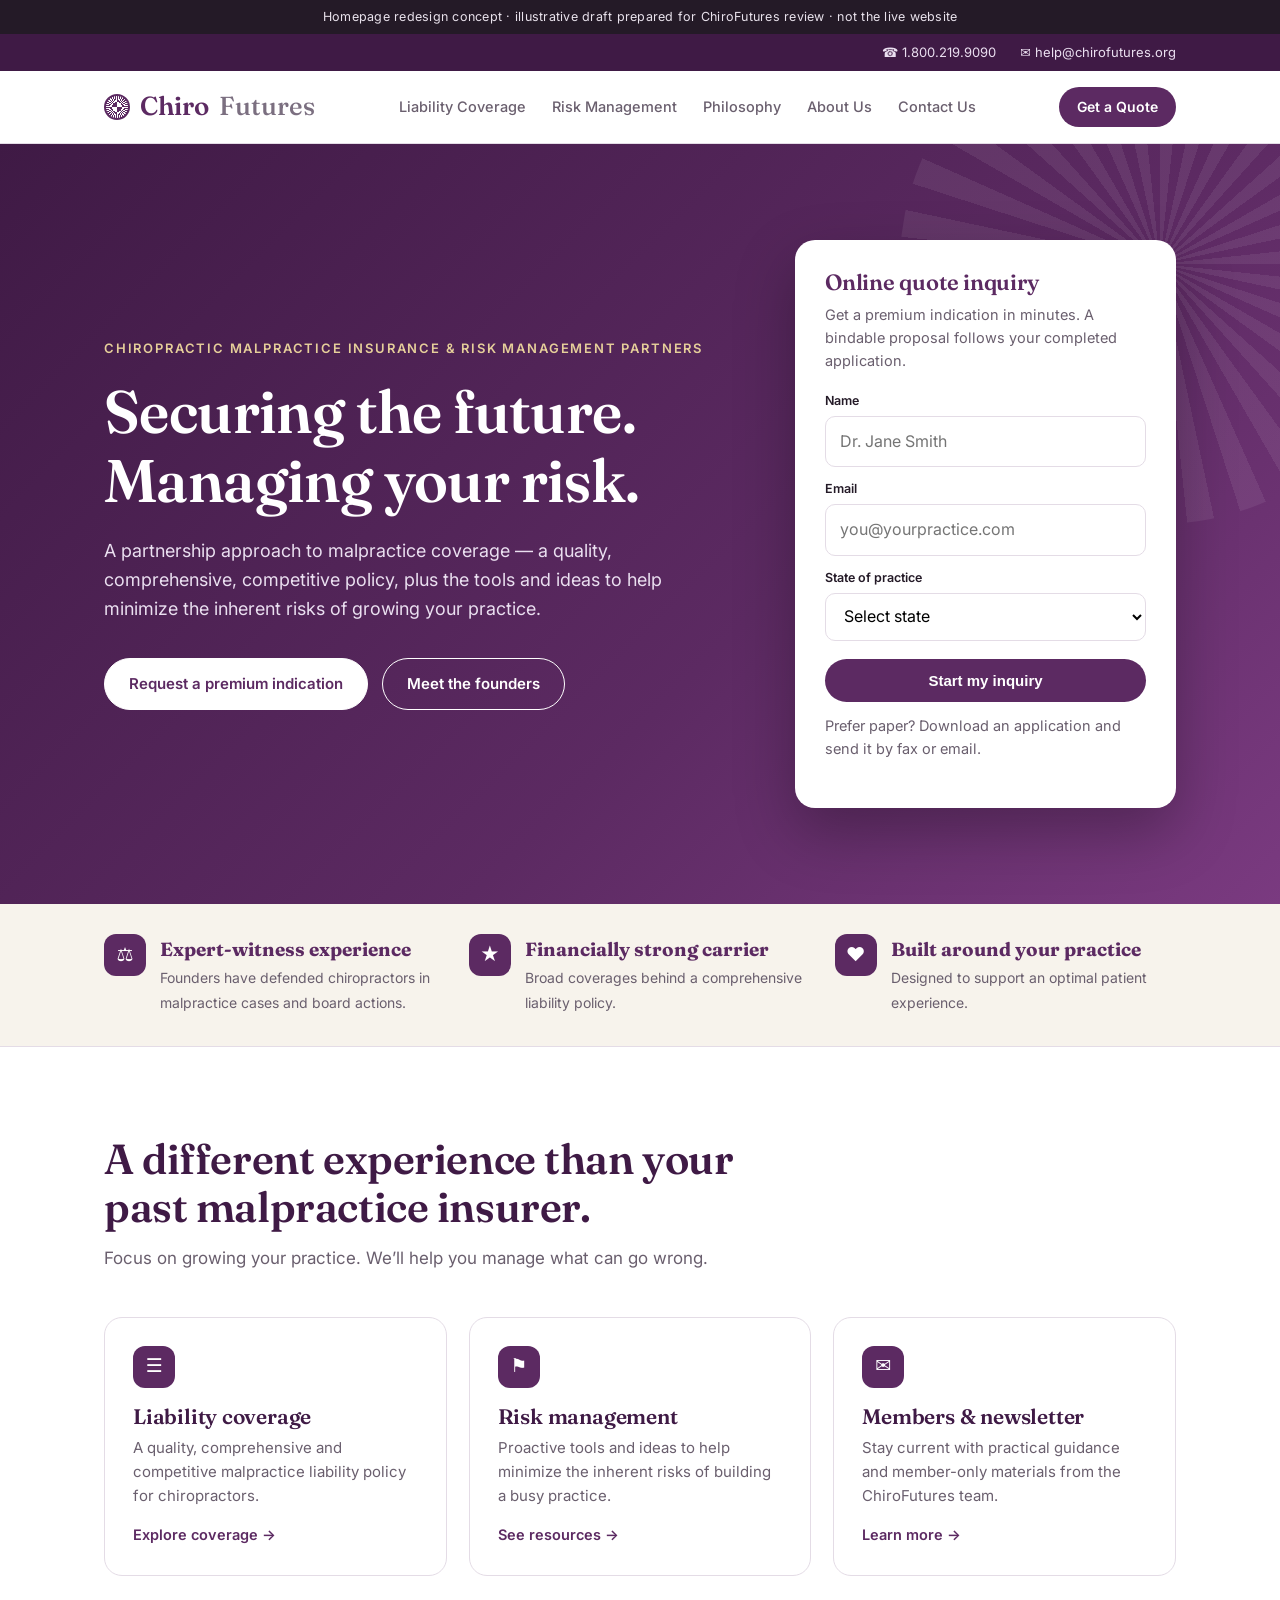
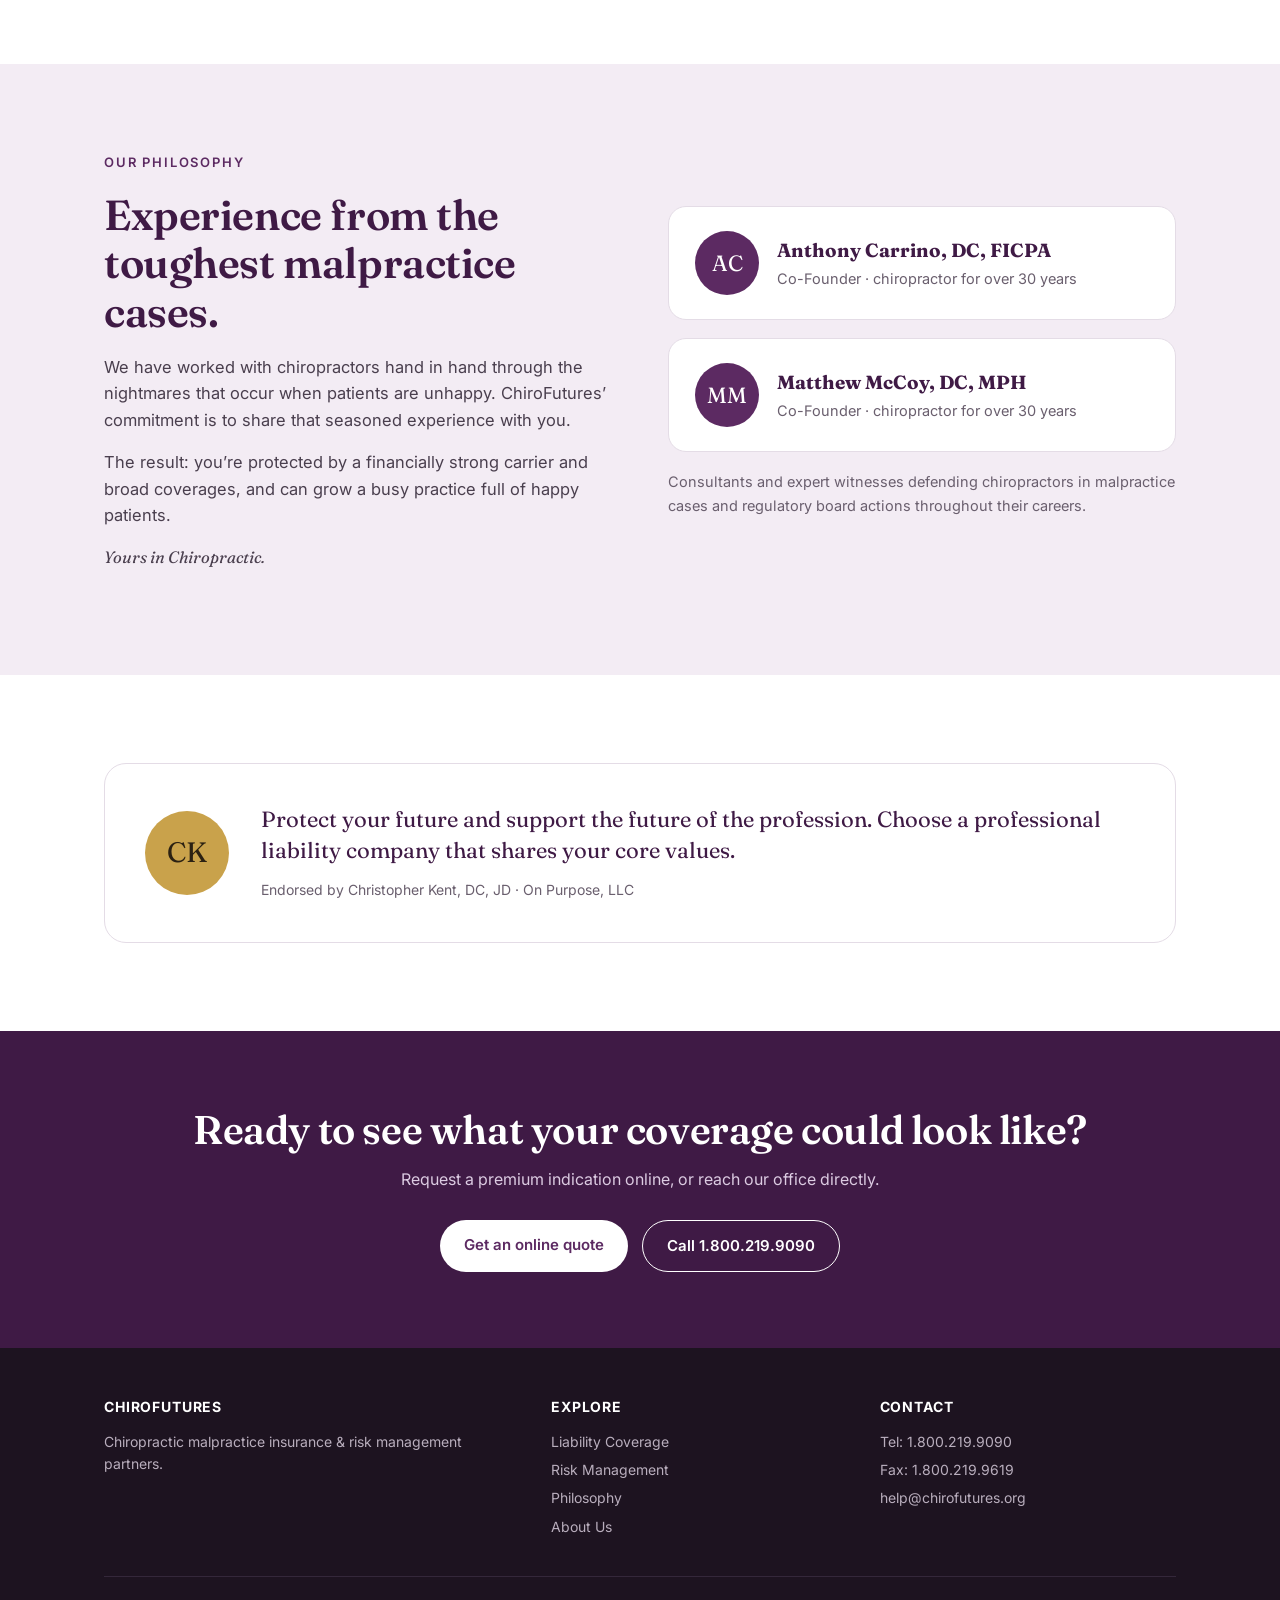
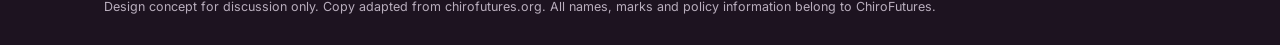
==== index.html @ 42e0c877 "Create index.html" ====
<!DOCTYPE html>
<html lang="en">
<head>
<meta charset="utf-8">
<meta name="viewport" content="width=device-width, initial-scale=1">
<title>ChiroFutures – Homepage Redesign Concept</title>
<meta name="robots" content="noindex">
<link rel="preconnect" href="https://fonts.googleapis.com">
<link rel="preconnect" href="https://fonts.gstatic.com" crossorigin>
<link href="https://fonts.googleapis.com/css2?family=Fraunces:opsz,wght@9..144,500;9..144,600&family=Inter:wght@400;500;600&display=swap" rel="stylesheet">
<style>
  :root{
    --plum:#5c2a62; --plum-dark:#3f1a45; --plum-soft:#f3ecf4;
    --sand:#f7f3ec; --ink:#241a27; --muted:#6a5f6e; --line:#e4dce6; --accent:#c9a24b;
  }
  *{box-sizing:border-box;margin:0;padding:0}
  html{scroll-behavior:smooth}
  body{font-family:Inter,system-ui,sans-serif;color:var(--ink);line-height:1.6;background:#fff}
  h1,h2,h3{font-family:Fraunces,Georgia,serif;font-weight:600;line-height:1.15;letter-spacing:-.01em}
  a{color:inherit;text-decoration:none}
  .wrap{max-width:1120px;margin:0 auto;padding:0 24px}

  .concept{background:var(--ink);color:#e9e2ec;font-size:12.5px;text-align:center;padding:7px 16px;letter-spacing:.02em}

  .topbar{background:var(--plum-dark);color:#eadff0;font-size:13px}
  .topbar .wrap{display:flex;justify-content:flex-end;gap:24px;padding-top:8px;padding-bottom:8px;flex-wrap:wrap}
  .topbar a:hover{text-decoration:underline}

  header.nav{position:sticky;top:0;z-index:20;background:rgba(255,255,255,.96);backdrop-filter:blur(8px);border-bottom:1px solid var(--line)}
  header.nav .wrap{display:flex;align-items:center;justify-content:space-between;height:72px}
  .brand{font-family:Fraunces,serif;font-size:26px;font-weight:600;color:var(--plum);display:flex;align-items:center;gap:10px}
  .brand .dot{width:26px;height:26px;border-radius:50%;background:
     repeating-conic-gradient(var(--plum) 0 6deg,#fff 6deg 12deg);border:2px solid var(--plum)}
  .brand span{color:#7b6f80;font-weight:500}
  nav ul{display:flex;gap:26px;list-style:none;font-size:14.5px;font-weight:500}
  nav a{color:var(--muted);padding:6px 0;border-bottom:2px solid transparent}
  nav a:hover{color:var(--plum);border-color:var(--plum)}
  .btn{display:inline-block;padding:13px 24px;border-radius:999px;font-weight:600;font-size:15px;transition:.2s}
  .btn-primary{background:var(--plum);color:#fff}
  .btn-primary:hover{background:var(--plum-dark);transform:translateY(-1px)}
  .btn-ghost{border:1.5px solid #fff;color:#fff}
  .btn-ghost:hover{background:#fff;color:var(--plum)}
  .btn-sm{padding:9px 18px;font-size:14px}
  @media(max-width:900px){nav ul{display:none}}

  .hero{background:linear-gradient(135deg,var(--plum-dark),var(--plum) 60%,#7a3a80);color:#fff;position:relative;overflow:hidden}
  .hero::after{content:"";position:absolute;right:-140px;top:-140px;width:520px;height:520px;border-radius:50%;
     background:repeating-conic-gradient(rgba(255,255,255,.07) 0 6deg,transparent 6deg 12deg)}
  .hero .wrap{display:grid;grid-template-columns:1.25fr .75fr;gap:56px;padding-top:96px;padding-bottom:96px;position:relative;z-index:1;align-items:center}
  .eyebrow{font-size:13px;letter-spacing:.14em;text-transform:uppercase;color:#e6cf9a;font-weight:600;margin-bottom:18px}
  .hero h1{font-size:clamp(38px,5vw,60px);margin-bottom:22px}
  .hero p.lead{font-size:18px;color:#eadff0;max-width:560px;margin-bottom:34px}
  .hero .cta{display:flex;gap:14px;flex-wrap:wrap}
  .quote-card{background:#fff;color:var(--ink);border-radius:20px;padding:30px;box-shadow:0 24px 60px rgba(0,0,0,.28)}
  .quote-card h3{font-size:22px;color:var(--plum);margin-bottom:8px}
  .quote-card p{font-size:14.5px;color:var(--muted);margin-bottom:18px}
  .quote-card label{display:block;font-size:12.5px;font-weight:600;margin:12px 0 5px}
  .quote-card input,.quote-card select{width:100%;padding:12px 14px;border:1px solid var(--line);border-radius:10px;font:inherit;background:#fff}
  .quote-card .btn{width:100%;margin-top:18px;border:0;cursor:pointer;text-align:center}
  .fine{font-size:12px;color:var(--muted);margin-top:12px}
  @media(max-width:900px){.hero .wrap{grid-template-columns:1fr;padding-top:64px;padding-bottom:64px}}

  .strip{background:var(--sand);border-bottom:1px solid var(--line)}
  .strip .wrap{display:grid;grid-template-columns:repeat(3,1fr);gap:24px;padding-top:30px;padding-bottom:30px}
  .strip div{display:flex;gap:14px;align-items:flex-start}
  .strip b{display:block;font-family:Fraunces,serif;font-size:19px;color:var(--plum)}
  .strip small{color:var(--muted);font-size:14px}
  .ico{flex:none;width:42px;height:42px;border-radius:12px;background:var(--plum);color:#fff;display:grid;place-items:center;font-size:19px}
  @media(max-width:800px){.strip .wrap{grid-template-columns:1fr}}

  section{padding:88px 0}
  .sec-head{max-width:640px;margin-bottom:44px}
  .sec-head h2{font-size:clamp(30px,3.6vw,42px);color:var(--plum-dark);margin-bottom:14px}
  .sec-head p{color:var(--muted);font-size:17px}

  .cards{display:grid;grid-template-columns:repeat(3,1fr);gap:22px}
  .card{border:1px solid var(--line);border-radius:18px;padding:28px;background:#fff;transition:.2s}
  .card:hover{border-color:var(--plum);box-shadow:0 14px 34px rgba(92,42,98,.12);transform:translateY(-3px)}
  .card h3{font-size:21px;margin:16px 0 8px;color:var(--plum-dark)}
  .card p{color:var(--muted);font-size:15px;margin-bottom:14px}
  .card a.more{color:var(--plum);font-weight:600;font-size:14.5px}
  @media(max-width:900px){.cards{grid-template-columns:1fr}}

  .founders{background:var(--plum-soft)}
  .founders .grid{display:grid;grid-template-columns:1fr 1fr;gap:56px;align-items:center}
  .founders h2{font-size:clamp(30px,3.6vw,42px);color:var(--plum-dark);margin-bottom:18px}
  .founders p{color:#4a3f4e;margin-bottom:16px;font-size:16.5px}
  .people{display:grid;gap:18px}
  .person{background:#fff;border-radius:18px;padding:24px 26px;display:flex;gap:18px;align-items:center;border:1px solid var(--line)}
  .avatar{flex:none;width:64px;height:64px;border-radius:50%;background:var(--plum);color:#fff;display:grid;place-items:center;font-family:Fraunces,serif;font-size:22px}
  .person b{font-family:Fraunces,serif;font-size:19px;color:var(--plum-dark);display:block}
  .person span{color:var(--muted);font-size:14.5px}
  .sig{font-family:Fraunces,serif;font-style:italic;color:var(--plum);font-size:18px}
  @media(max-width:900px){.founders .grid{grid-template-columns:1fr;gap:32px}}

  .endorse .box{border:1px solid var(--line);border-radius:22px;padding:40px;display:grid;grid-template-columns:auto 1fr;gap:32px;align-items:center;background:#fff}
  .endorse .avatar{width:84px;height:84px;font-size:28px;background:var(--accent);color:#2b2112}
  .endorse blockquote{font-family:Fraunces,serif;font-size:22px;line-height:1.4;color:var(--plum-dark)}
  .endorse cite{display:block;margin-top:14px;font-style:normal;font-family:Inter,sans-serif;font-size:14px;color:var(--muted)}
  @media(max-width:700px){.endorse .box{grid-template-columns:1fr}}

  .cta-band{background:var(--plum-dark);color:#fff;text-align:center;padding:76px 0}
  .cta-band h2{font-size:clamp(28px,3.4vw,40px);margin-bottom:14px}
  .cta-band p{color:#dccbe2;max-width:600px;margin:0 auto 28px}
  .cta-band .cta{display:flex;gap:14px;justify-content:center;flex-wrap:wrap}

  footer{background:#1d1320;color:#b9aebd;font-size:14px;padding:48px 0 28px}
  footer .cols{display:grid;grid-template-columns:1.4fr 1fr 1fr;gap:32px;margin-bottom:32px}
  footer h4{color:#fff;font-size:14px;margin-bottom:12px;letter-spacing:.06em;text-transform:uppercase}
  footer li{list-style:none;margin-bottom:6px}
  footer a:hover{color:#fff}
  footer .legal{border-top:1px solid #34273a;padding-top:20px;font-size:12.5px}
  @media(max-width:800px){footer .cols{grid-template-columns:1fr}}
</style>
</head>
<body>

<div class="concept">Homepage redesign concept &middot; illustrative draft prepared for ChiroFutures review &middot; not the live website</div>

<div class="topbar"><div class="wrap">
  <a href="tel:18002199090">&#9742; 1.800.219.9090</a>
  <a href="mailto:help@chirofutures.org">&#9993; help@chirofutures.org</a>
</div></div>

<header class="nav"><div class="wrap">
  <a class="brand" href="#top"><i class="dot"></i>Chiro<span>Futures</span></a>
  <nav><ul>
    <li><a href="#coverage">Liability Coverage</a></li>
    <li><a href="#risk">Risk Management</a></li>
    <li><a href="#philosophy">Philosophy</a></li>
    <li><a href="#about">About Us</a></li>
    <li><a href="#contact">Contact Us</a></li>
  </ul></nav>
  <a class="btn btn-primary btn-sm" href="#quote">Get a Quote</a>
</div></header>

<main id="top">
  <div class="hero"><div class="wrap">
    <div>
      <div class="eyebrow">Chiropractic malpractice insurance &amp; risk management partners</div>
      <h1>Securing the future. Managing your risk.</h1>
      <p class="lead">A partnership approach to malpractice coverage &mdash; a quality, comprehensive, competitive policy, plus the tools and ideas to help minimize the inherent risks of growing your practice.</p>
      <div class="cta">
        <a class="btn btn-ghost" href="#quote" style="background:#fff;color:var(--plum)">Request a premium indication</a>
        <a class="btn btn-ghost" href="#about">Meet the founders</a>
      </div>
    </div>

    <form class="quote-card" id="quote" onsubmit="event.preventDefault();this.querySelector('button').textContent='Concept only – form not connected';">
      <h3>Online quote inquiry</h3>
      <p>Get a premium indication in minutes. A bindable proposal follows your completed application.</p>
      <label for="n">Name</label><input id="n" placeholder="Dr. Jane Smith">
      <label for="e">Email</label><input id="e" type="email" placeholder="you@yourpractice.com">
      <label for="s">State of practice</label>
      <select id="s"><option>Select state</option><option>Florida</option><option>Other</option></select>
      <button class="btn btn-primary" type="submit">Start my inquiry</button>
      <p class="fine">Prefer paper? Download an application and send it by fax or email.</p>
    </form>
  </div></div>

  <div class="strip"><div class="wrap">
    <div><span class="ico">&#9878;</span><p><b>Expert-witness experience</b><small>Founders have defended chiropractors in malpractice cases and board actions.</small></p></div>
    <div><span class="ico">&#9733;</span><p><b>Financially strong carrier</b><small>Broad coverages behind a comprehensive liability policy.</small></p></div>
    <div><span class="ico">&#9829;</span><p><b>Built around your practice</b><small>Designed to support an optimal patient experience.</small></p></div>
  </div></div>

  <section id="coverage">
    <div class="wrap">
      <div class="sec-head">
        <h2>A different experience than your past malpractice insurer.</h2>
        <p>Focus on growing your practice. We&rsquo;ll help you manage what can go wrong.</p>
      </div>
      <div class="cards" id="risk">
        <article class="card"><span class="ico">&#9776;</span><h3>Liability coverage</h3><p>A quality, comprehensive and competitive malpractice liability policy for chiropractors.</p><a class="more" href="#quote">Explore coverage &rarr;</a></article>
        <article class="card"><span class="ico">&#9873;</span><h3>Risk management</h3><p>Proactive tools and ideas to help minimize the inherent risks of building a busy practice.</p><a class="more" href="#contact">See resources &rarr;</a></article>
        <article class="card"><span class="ico">&#9993;</span><h3>Members &amp; newsletter</h3><p>Stay current with practical guidance and member-only materials from the ChiroFutures team.</p><a class="more" href="#contact">Learn more &rarr;</a></article>
      </div>
    </div>
  </section>

  <section class="founders" id="about">
    <div class="wrap grid">
      <div id="philosophy">
        <div class="eyebrow" style="color:var(--plum)">Our philosophy</div>
        <h2>Experience from the toughest malpractice cases.</h2>
        <p>We have worked with chiropractors hand in hand through the nightmares that occur when patients are unhappy. ChiroFutures&rsquo; commitment is to share that seasoned experience with you.</p>
        <p>The result: you&rsquo;re protected by a financially strong carrier and broad coverages, and can grow a busy practice full of happy patients.</p>
        <p class="sig">Yours in Chiropractic.</p>
      </div>
      <div class="people">
        <div class="person"><div class="avatar">AC</div><div><b>Anthony Carrino, DC, FICPA</b><span>Co-Founder &middot; chiropractor for over 30 years</span></div></div>
        <div class="person"><div class="avatar">MM</div><div><b>Matthew McCoy, DC, MPH</b><span>Co-Founder &middot; chiropractor for over 30 years</span></div></div>
        <p style="font-size:14.5px;color:var(--muted)">Consultants and expert witnesses defending chiropractors in malpractice cases and regulatory board actions throughout their careers.</p>
      </div>
    </div>
  </section>

  <section class="endorse">
    <div class="wrap">
      <div class="box">
        <div class="avatar">CK</div>
        <div>
          <blockquote>Protect your future and support the future of the profession. Choose a professional liability company that shares your core values.</blockquote>
          <cite>Endorsed by Christopher Kent, DC, JD &middot; On Purpose, LLC</cite>
        </div>
      </div>
    </div>
  </section>

  <div class="cta-band" id="contact"><div class="wrap">
    <h2>Ready to see what your coverage could look like?</h2>
    <p>Request a premium indication online, or reach our office directly.</p>
    <div class="cta">
      <a class="btn btn-primary" style="background:#fff;color:var(--plum)" href="#quote">Get an online quote</a>
      <a class="btn btn-ghost" href="tel:18002199090">Call 1.800.219.9090</a>
    </div>
  </div></div>
</main>

<footer><div class="wrap">
  <div class="cols">
    <div><h4>ChiroFutures</h4><p>Chiropractic malpractice insurance &amp; risk management partners.</p></div>
    <div><h4>Explore</h4><ul><li><a href="#coverage">Liability Coverage</a></li><li><a href="#risk">Risk Management</a></li><li><a href="#philosophy">Philosophy</a></li><li><a href="#about">About Us</a></li></ul></div>
    <div><h4>Contact</h4><ul><li>Tel: 1.800.219.9090</li><li>Fax: 1.800.219.9619</li><li><a href="mailto:help@chirofutures.org">help@chirofutures.org</a></li></ul></div>
  </div>
  <div class="legal">Design concept for discussion only. Copy adapted from chirofutures.org. All names, marks and policy information belong to ChiroFutures.</div>
</div></footer>

</body>
</html>
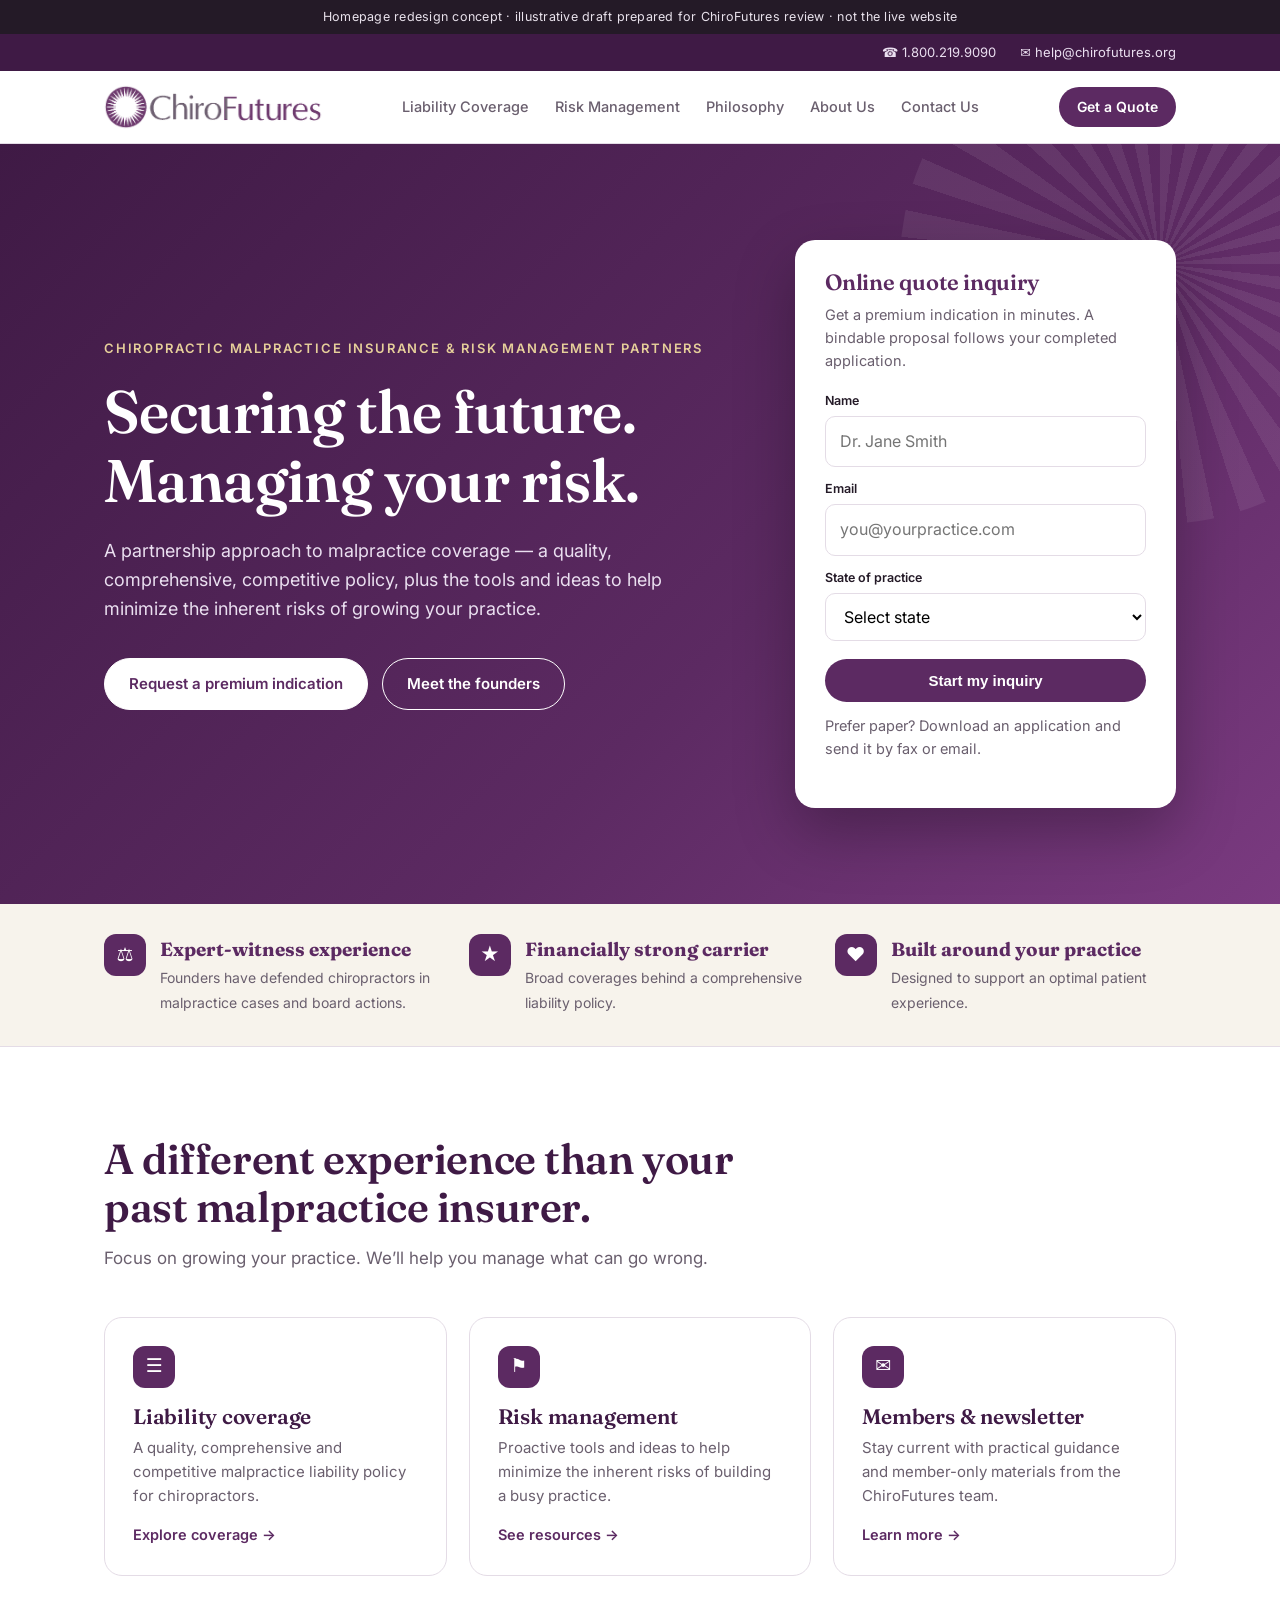
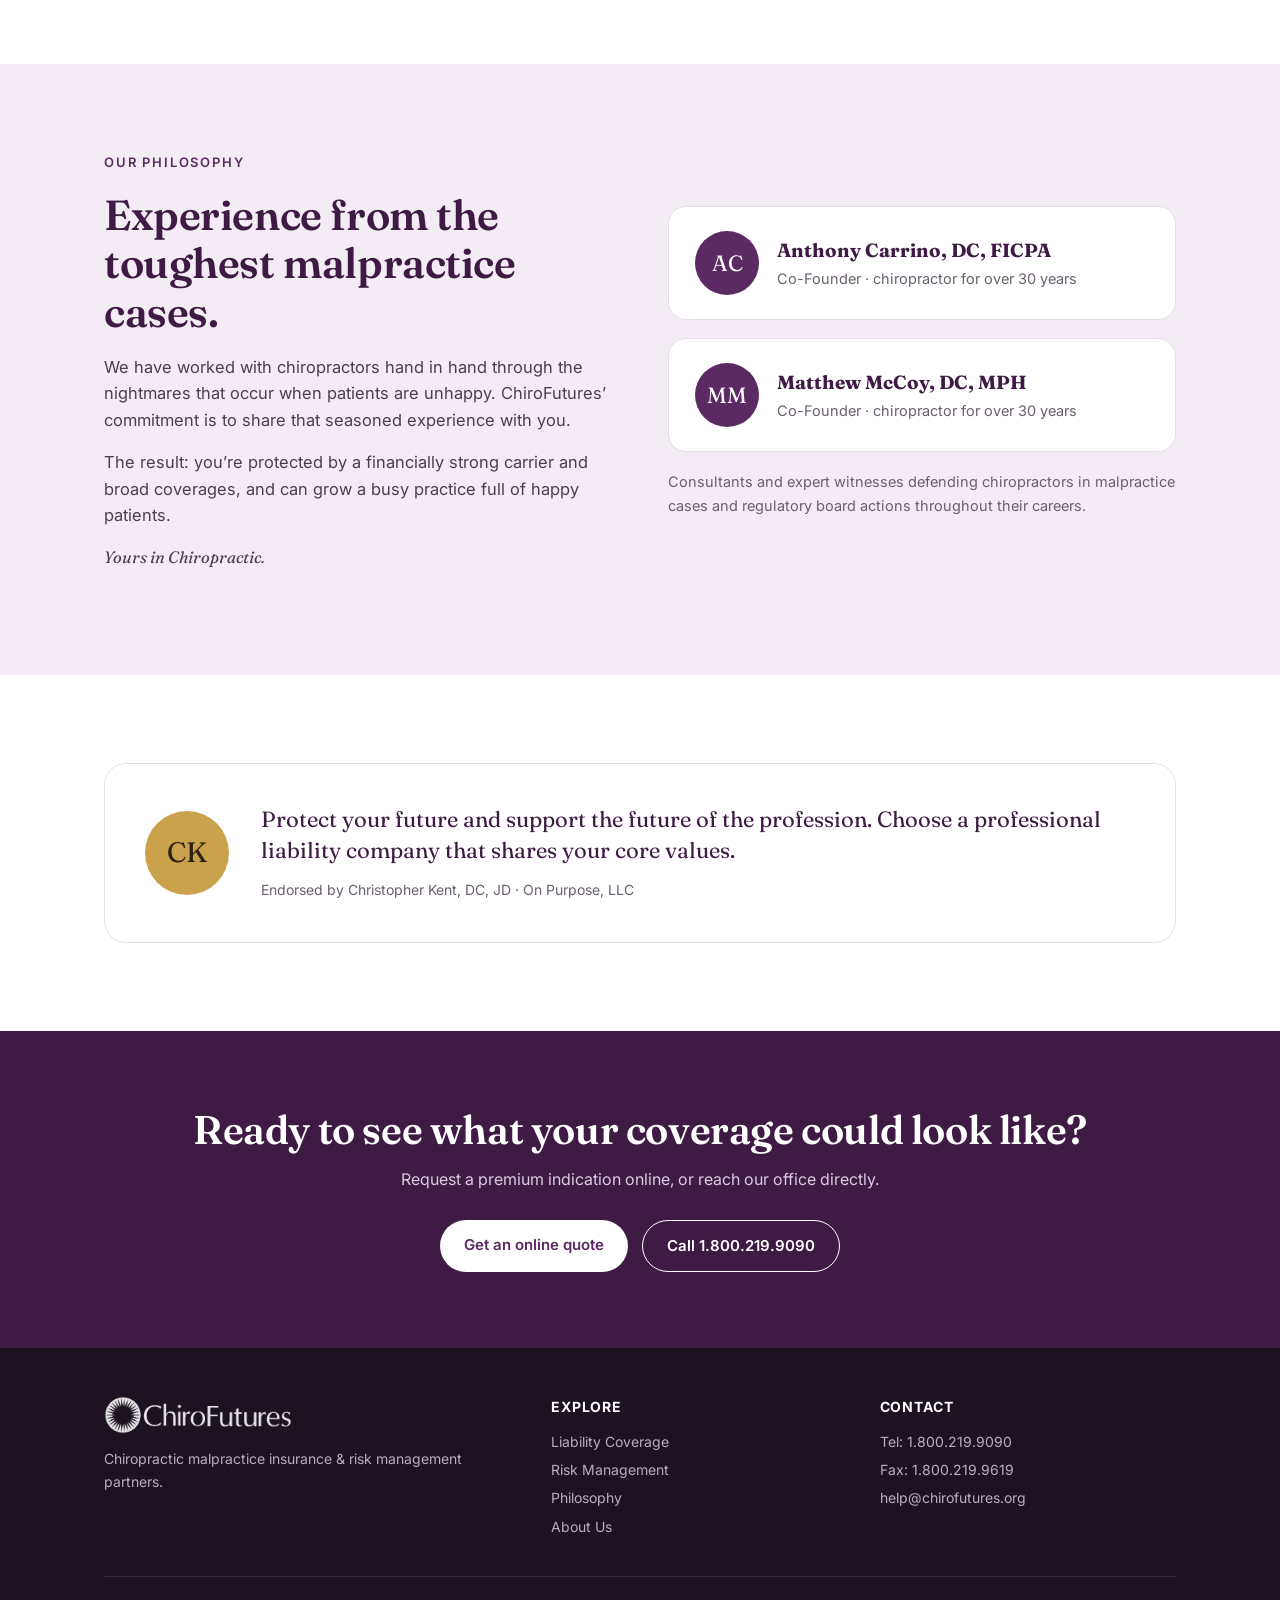
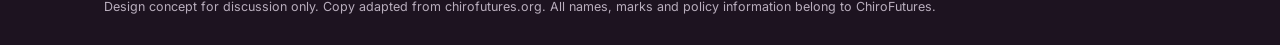
==== commit 83c95db6: "Update index.html" ====
--- a/index.html
+++ b/index.html
@@ -8,110 +8,7 @@
 <link rel="preconnect" href="https://fonts.googleapis.com">
 <link rel="preconnect" href="https://fonts.gstatic.com" crossorigin>
 <link href="https://fonts.googleapis.com/css2?family=Fraunces:opsz,wght@9..144,500;9..144,600&family=Inter:wght@400;500;600&display=swap" rel="stylesheet">
-<style>
-  :root{
-    --plum:#5c2a62; --plum-dark:#3f1a45; --plum-soft:#f3ecf4;
-    --sand:#f7f3ec; --ink:#241a27; --muted:#6a5f6e; --line:#e4dce6; --accent:#c9a24b;
-  }
-  *{box-sizing:border-box;margin:0;padding:0}
-  html{scroll-behavior:smooth}
-  body{font-family:Inter,system-ui,sans-serif;color:var(--ink);line-height:1.6;background:#fff}
-  h1,h2,h3{font-family:Fraunces,Georgia,serif;font-weight:600;line-height:1.15;letter-spacing:-.01em}
-  a{color:inherit;text-decoration:none}
-  .wrap{max-width:1120px;margin:0 auto;padding:0 24px}
-
-  .concept{background:var(--ink);color:#e9e2ec;font-size:12.5px;text-align:center;padding:7px 16px;letter-spacing:.02em}
-
-  .topbar{background:var(--plum-dark);color:#eadff0;font-size:13px}
-  .topbar .wrap{display:flex;justify-content:flex-end;gap:24px;padding-top:8px;padding-bottom:8px;flex-wrap:wrap}
-  .topbar a:hover{text-decoration:underline}
-
-  header.nav{position:sticky;top:0;z-index:20;background:rgba(255,255,255,.96);backdrop-filter:blur(8px);border-bottom:1px solid var(--line)}
-  header.nav .wrap{display:flex;align-items:center;justify-content:space-between;height:72px}
-  .brand{font-family:Fraunces,serif;font-size:26px;font-weight:600;color:var(--plum);display:flex;align-items:center;gap:10px}
-  .brand .dot{width:26px;height:26px;border-radius:50%;background:
-     repeating-conic-gradient(var(--plum) 0 6deg,#fff 6deg 12deg);border:2px solid var(--plum)}
-  .brand span{color:#7b6f80;font-weight:500}
-  nav ul{display:flex;gap:26px;list-style:none;font-size:14.5px;font-weight:500}
-  nav a{color:var(--muted);padding:6px 0;border-bottom:2px solid transparent}
-  nav a:hover{color:var(--plum);border-color:var(--plum)}
-  .btn{display:inline-block;padding:13px 24px;border-radius:999px;font-weight:600;font-size:15px;transition:.2s}
-  .btn-primary{background:var(--plum);color:#fff}
-  .btn-primary:hover{background:var(--plum-dark);transform:translateY(-1px)}
-  .btn-ghost{border:1.5px solid #fff;color:#fff}
-  .btn-ghost:hover{background:#fff;color:var(--plum)}
-  .btn-sm{padding:9px 18px;font-size:14px}
-  @media(max-width:900px){nav ul{display:none}}
-
-  .hero{background:linear-gradient(135deg,var(--plum-dark),var(--plum) 60%,#7a3a80);color:#fff;position:relative;overflow:hidden}
-  .hero::after{content:"";position:absolute;right:-140px;top:-140px;width:520px;height:520px;border-radius:50%;
-     background:repeating-conic-gradient(rgba(255,255,255,.07) 0 6deg,transparent 6deg 12deg)}
-  .hero .wrap{display:grid;grid-template-columns:1.25fr .75fr;gap:56px;padding-top:96px;padding-bottom:96px;position:relative;z-index:1;align-items:center}
-  .eyebrow{font-size:13px;letter-spacing:.14em;text-transform:uppercase;color:#e6cf9a;font-weight:600;margin-bottom:18px}
-  .hero h1{font-size:clamp(38px,5vw,60px);margin-bottom:22px}
-  .hero p.lead{font-size:18px;color:#eadff0;max-width:560px;margin-bottom:34px}
-  .hero .cta{display:flex;gap:14px;flex-wrap:wrap}
-  .quote-card{background:#fff;color:var(--ink);border-radius:20px;padding:30px;box-shadow:0 24px 60px rgba(0,0,0,.28)}
-  .quote-card h3{font-size:22px;color:var(--plum);margin-bottom:8px}
-  .quote-card p{font-size:14.5px;color:var(--muted);margin-bottom:18px}
-  .quote-card label{display:block;font-size:12.5px;font-weight:600;margin:12px 0 5px}
-  .quote-card input,.quote-card select{width:100%;padding:12px 14px;border:1px solid var(--line);border-radius:10px;font:inherit;background:#fff}
-  .quote-card .btn{width:100%;margin-top:18px;border:0;cursor:pointer;text-align:center}
-  .fine{font-size:12px;color:var(--muted);margin-top:12px}
-  @media(max-width:900px){.hero .wrap{grid-template-columns:1fr;padding-top:64px;padding-bottom:64px}}
-
-  .strip{background:var(--sand);border-bottom:1px solid var(--line)}
-  .strip .wrap{display:grid;grid-template-columns:repeat(3,1fr);gap:24px;padding-top:30px;padding-bottom:30px}
-  .strip div{display:flex;gap:14px;align-items:flex-start}
-  .strip b{display:block;font-family:Fraunces,serif;font-size:19px;color:var(--plum)}
-  .strip small{color:var(--muted);font-size:14px}
-  .ico{flex:none;width:42px;height:42px;border-radius:12px;background:var(--plum);color:#fff;display:grid;place-items:center;font-size:19px}
-  @media(max-width:800px){.strip .wrap{grid-template-columns:1fr}}
-
-  section{padding:88px 0}
-  .sec-head{max-width:640px;margin-bottom:44px}
-  .sec-head h2{font-size:clamp(30px,3.6vw,42px);color:var(--plum-dark);margin-bottom:14px}
-  .sec-head p{color:var(--muted);font-size:17px}
-
-  .cards{display:grid;grid-template-columns:repeat(3,1fr);gap:22px}
-  .card{border:1px solid var(--line);border-radius:18px;padding:28px;background:#fff;transition:.2s}
-  .card:hover{border-color:var(--plum);box-shadow:0 14px 34px rgba(92,42,98,.12);transform:translateY(-3px)}
-  .card h3{font-size:21px;margin:16px 0 8px;color:var(--plum-dark)}
-  .card p{color:var(--muted);font-size:15px;margin-bottom:14px}
-  .card a.more{color:var(--plum);font-weight:600;font-size:14.5px}
-  @media(max-width:900px){.cards{grid-template-columns:1fr}}
-
-  .founders{background:var(--plum-soft)}
-  .founders .grid{display:grid;grid-template-columns:1fr 1fr;gap:56px;align-items:center}
-  .founders h2{font-size:clamp(30px,3.6vw,42px);color:var(--plum-dark);margin-bottom:18px}
-  .founders p{color:#4a3f4e;margin-bottom:16px;font-size:16.5px}
-  .people{display:grid;gap:18px}
-  .person{background:#fff;border-radius:18px;padding:24px 26px;display:flex;gap:18px;align-items:center;border:1px solid var(--line)}
-  .avatar{flex:none;width:64px;height:64px;border-radius:50%;background:var(--plum);color:#fff;display:grid;place-items:center;font-family:Fraunces,serif;font-size:22px}
-  .person b{font-family:Fraunces,serif;font-size:19px;color:var(--plum-dark);display:block}
-  .person span{color:var(--muted);font-size:14.5px}
-  .sig{font-family:Fraunces,serif;font-style:italic;color:var(--plum);font-size:18px}
-  @media(max-width:900px){.founders .grid{grid-template-columns:1fr;gap:32px}}
-
-  .endorse .box{border:1px solid var(--line);border-radius:22px;padding:40px;display:grid;grid-template-columns:auto 1fr;gap:32px;align-items:center;background:#fff}
-  .endorse .avatar{width:84px;height:84px;font-size:28px;background:var(--accent);color:#2b2112}
-  .endorse blockquote{font-family:Fraunces,serif;font-size:22px;line-height:1.4;color:var(--plum-dark)}
-  .endorse cite{display:block;margin-top:14px;font-style:normal;font-family:Inter,sans-serif;font-size:14px;color:var(--muted)}
-  @media(max-width:700px){.endorse .box{grid-template-columns:1fr}}
-
-  .cta-band{background:var(--plum-dark);color:#fff;text-align:center;padding:76px 0}
-  .cta-band h2{font-size:clamp(28px,3.4vw,40px);margin-bottom:14px}
-  .cta-band p{color:#dccbe2;max-width:600px;margin:0 auto 28px}
-  .cta-band .cta{display:flex;gap:14px;justify-content:center;flex-wrap:wrap}
-
-  footer{background:#1d1320;color:#b9aebd;font-size:14px;padding:48px 0 28px}
-  footer .cols{display:grid;grid-template-columns:1.4fr 1fr 1fr;gap:32px;margin-bottom:32px}
-  footer h4{color:#fff;font-size:14px;margin-bottom:12px;letter-spacing:.06em;text-transform:uppercase}
-  footer li{list-style:none;margin-bottom:6px}
-  footer a:hover{color:#fff}
-  footer .legal{border-top:1px solid #34273a;padding-top:20px;font-size:12.5px}
-  @media(max-width:800px){footer .cols{grid-template-columns:1fr}}
-</style>
+<link rel="stylesheet" href="style.css">
 </head>
 <body>
 
@@ -123,15 +20,15 @@
 </div></div>
 
 <header class="nav"><div class="wrap">
-  <a class="brand" href="#top"><i class="dot"></i>Chiro<span>Futures</span></a>
+  <a class="brand" href="index.html"><img src="assets/logo.svg" alt="ChiroFutures"></a>
   <nav><ul>
-    <li><a href="#coverage">Liability Coverage</a></li>
-    <li><a href="#risk">Risk Management</a></li>
-    <li><a href="#philosophy">Philosophy</a></li>
-    <li><a href="#about">About Us</a></li>
-    <li><a href="#contact">Contact Us</a></li>
+    <li><a href="index.html#coverage">Liability Coverage</a></li>
+    <li><a href="index.html#risk">Risk Management</a></li>
+    <li><a href="index.html#philosophy">Philosophy</a></li>
+    <li><a href="about.html">About Us</a></li>
+    <li><a href="index.html#contact">Contact Us</a></li>
   </ul></nav>
-  <a class="btn btn-primary btn-sm" href="#quote">Get a Quote</a>
+  <a class="btn btn-primary btn-sm" href="index.html#quote">Get a Quote</a>
 </div></header>
 
 <main id="top">
@@ -142,7 +39,7 @@
       <p class="lead">A partnership approach to malpractice coverage &mdash; a quality, comprehensive, competitive policy, plus the tools and ideas to help minimize the inherent risks of growing your practice.</p>
       <div class="cta">
         <a class="btn btn-ghost" href="#quote" style="background:#fff;color:var(--plum)">Request a premium indication</a>
-        <a class="btn btn-ghost" href="#about">Meet the founders</a>
+        <a class="btn btn-ghost" href="about.html">Meet the founders</a>
       </div>
     </div>
 
@@ -178,7 +75,7 @@
     </div>
   </section>
 
-  <section class="founders" id="about">
+  <section class="founders">
     <div class="wrap grid">
       <div id="philosophy">
         <div class="eyebrow" style="color:var(--plum)">Our philosophy</div>
@@ -219,8 +116,8 @@
 
 <footer><div class="wrap">
   <div class="cols">
-    <div><h4>ChiroFutures</h4><p>Chiropractic malpractice insurance &amp; risk management partners.</p></div>
-    <div><h4>Explore</h4><ul><li><a href="#coverage">Liability Coverage</a></li><li><a href="#risk">Risk Management</a></li><li><a href="#philosophy">Philosophy</a></li><li><a href="#about">About Us</a></li></ul></div>
+    <div><img class="foot-logo" src="assets/logo.svg" alt="ChiroFutures"><p>Chiropractic malpractice insurance &amp; risk management partners.</p></div>
+    <div><h4>Explore</h4><ul><li><a href="index.html#coverage">Liability Coverage</a></li><li><a href="index.html#risk">Risk Management</a></li><li><a href="index.html#philosophy">Philosophy</a></li><li><a href="about.html">About Us</a></li></ul></div>
     <div><h4>Contact</h4><ul><li>Tel: 1.800.219.9090</li><li>Fax: 1.800.219.9619</li><li><a href="mailto:help@chirofutures.org">help@chirofutures.org</a></li></ul></div>
   </div>
   <div class="legal">Design concept for discussion only. Copy adapted from chirofutures.org. All names, marks and policy information belong to ChiroFutures.</div>
--- a/style.css
+++ b/style.css
@@ -0,0 +1,125 @@
+:root{
+    --plum:#5c2a62; --plum-dark:#3f1a45; --plum-soft:#f3ecf4;
+    --sand:#f7f3ec; --ink:#241a27; --muted:#6a5f6e; --line:#e4dce6; --accent:#c9a24b;
+  }
+  *{box-sizing:border-box;margin:0;padding:0}
+  html{scroll-behavior:smooth}
+  body{font-family:Inter,system-ui,sans-serif;color:var(--ink);line-height:1.6;background:#fff}
+  h1,h2,h3{font-family:Fraunces,Georgia,serif;font-weight:600;line-height:1.15;letter-spacing:-.01em}
+  a{color:inherit;text-decoration:none}
+  .wrap{max-width:1120px;margin:0 auto;padding:0 24px}
+
+  .concept{background:var(--ink);color:#e9e2ec;font-size:12.5px;text-align:center;padding:7px 16px;letter-spacing:.02em}
+
+  .topbar{background:var(--plum-dark);color:#eadff0;font-size:13px}
+  .topbar .wrap{display:flex;justify-content:flex-end;gap:24px;padding-top:8px;padding-bottom:8px;flex-wrap:wrap}
+  .topbar a:hover{text-decoration:underline}
+
+  header.nav{position:sticky;top:0;z-index:20;background:rgba(255,255,255,.96);backdrop-filter:blur(8px);border-bottom:1px solid var(--line)}
+  header.nav .wrap{display:flex;align-items:center;justify-content:space-between;height:72px}
+  .brand{display:flex;align-items:center}
+  .brand img{height:44px;width:auto;display:block}
+  .foot-logo{height:38px;width:auto;display:block;margin-bottom:14px;filter:brightness(0) invert(1);opacity:.92}
+  nav ul{display:flex;gap:26px;list-style:none;font-size:14.5px;font-weight:500}
+  nav a{color:var(--muted);padding:6px 0;border-bottom:2px solid transparent}
+  nav a:hover{color:var(--plum);border-color:var(--plum)}
+  .btn{display:inline-block;padding:13px 24px;border-radius:999px;font-weight:600;font-size:15px;transition:.2s}
+  .btn-primary{background:var(--plum);color:#fff}
+  .btn-primary:hover{background:var(--plum-dark);transform:translateY(-1px)}
+  .btn-ghost{border:1.5px solid #fff;color:#fff}
+  .btn-ghost:hover{background:#fff;color:var(--plum)}
+  .btn-sm{padding:9px 18px;font-size:14px}
+  @media(max-width:900px){nav ul{display:none}}
+
+  .hero{background:linear-gradient(135deg,var(--plum-dark),var(--plum) 60%,#7a3a80);color:#fff;position:relative;overflow:hidden}
+  .hero::after{content:"";position:absolute;right:-140px;top:-140px;width:520px;height:520px;border-radius:50%;
+     background:repeating-conic-gradient(rgba(255,255,255,.07) 0 6deg,transparent 6deg 12deg)}
+  .hero .wrap{display:grid;grid-template-columns:1.25fr .75fr;gap:56px;padding-top:96px;padding-bottom:96px;position:relative;z-index:1;align-items:center}
+  .eyebrow{font-size:13px;letter-spacing:.14em;text-transform:uppercase;color:#e6cf9a;font-weight:600;margin-bottom:18px}
+  .hero h1{font-size:clamp(38px,5vw,60px);margin-bottom:22px}
+  .hero p.lead{font-size:18px;color:#eadff0;max-width:560px;margin-bottom:34px}
+  .hero .cta{display:flex;gap:14px;flex-wrap:wrap}
+  .quote-card{background:#fff;color:var(--ink);border-radius:20px;padding:30px;box-shadow:0 24px 60px rgba(0,0,0,.28)}
+  .quote-card h3{font-size:22px;color:var(--plum);margin-bottom:8px}
+  .quote-card p{font-size:14.5px;color:var(--muted);margin-bottom:18px}
+  .quote-card label{display:block;font-size:12.5px;font-weight:600;margin:12px 0 5px}
+  .quote-card input,.quote-card select{width:100%;padding:12px 14px;border:1px solid var(--line);border-radius:10px;font:inherit;background:#fff}
+  .quote-card .btn{width:100%;margin-top:18px;border:0;cursor:pointer;text-align:center}
+  .fine{font-size:12px;color:var(--muted);margin-top:12px}
+  @media(max-width:900px){.hero .wrap{grid-template-columns:1fr;padding-top:64px;padding-bottom:64px}}
+
+  .strip{background:var(--sand);border-bottom:1px solid var(--line)}
+  .strip .wrap{display:grid;grid-template-columns:repeat(3,1fr);gap:24px;padding-top:30px;padding-bottom:30px}
+  .strip div{display:flex;gap:14px;align-items:flex-start}
+  .strip b{display:block;font-family:Fraunces,serif;font-size:19px;color:var(--plum)}
+  .strip small{color:var(--muted);font-size:14px}
+  .ico{flex:none;width:42px;height:42px;border-radius:12px;background:var(--plum);color:#fff;display:grid;place-items:center;font-size:19px}
+  @media(max-width:800px){.strip .wrap{grid-template-columns:1fr}}
+
+  section{padding:88px 0}
+  .sec-head{max-width:640px;margin-bottom:44px}
+  .sec-head h2{font-size:clamp(30px,3.6vw,42px);color:var(--plum-dark);margin-bottom:14px}
+  .sec-head p{color:var(--muted);font-size:17px}
+
+  .cards{display:grid;grid-template-columns:repeat(3,1fr);gap:22px}
+  .card{border:1px solid var(--line);border-radius:18px;padding:28px;background:#fff;transition:.2s}
+  .card:hover{border-color:var(--plum);box-shadow:0 14px 34px rgba(92,42,98,.12);transform:translateY(-3px)}
+  .card h3{font-size:21px;margin:16px 0 8px;color:var(--plum-dark)}
+  .card p{color:var(--muted);font-size:15px;margin-bottom:14px}
+  .card a.more{color:var(--plum);font-weight:600;font-size:14.5px}
+  @media(max-width:900px){.cards{grid-template-columns:1fr}}
+
+  .founders{background:var(--plum-soft)}
+  .founders .grid{display:grid;grid-template-columns:1fr 1fr;gap:56px;align-items:center}
+  .founders h2{font-size:clamp(30px,3.6vw,42px);color:var(--plum-dark);margin-bottom:18px}
+  .founders p{color:#4a3f4e;margin-bottom:16px;font-size:16.5px}
+  .people{display:grid;gap:18px}
+  .person{background:#fff;border-radius:18px;padding:24px 26px;display:flex;gap:18px;align-items:center;border:1px solid var(--line)}
+  .avatar{flex:none;width:64px;height:64px;border-radius:50%;background:var(--plum);color:#fff;display:grid;place-items:center;font-family:Fraunces,serif;font-size:22px}
+  .person b{font-family:Fraunces,serif;font-size:19px;color:var(--plum-dark);display:block}
+  .person span{color:var(--muted);font-size:14.5px}
+  .sig{font-family:Fraunces,serif;font-style:italic;color:var(--plum);font-size:18px}
+  @media(max-width:900px){.founders .grid{grid-template-columns:1fr;gap:32px}}
+
+  .endorse .box{border:1px solid var(--line);border-radius:22px;padding:40px;display:grid;grid-template-columns:auto 1fr;gap:32px;align-items:center;background:#fff}
+  .endorse .avatar{width:84px;height:84px;font-size:28px;background:var(--accent);color:#2b2112}
+  .endorse blockquote{font-family:Fraunces,serif;font-size:22px;line-height:1.4;color:var(--plum-dark)}
+  .endorse cite{display:block;margin-top:14px;font-style:normal;font-family:Inter,sans-serif;font-size:14px;color:var(--muted)}
+  @media(max-width:700px){.endorse .box{grid-template-columns:1fr}}
+
+  .cta-band{background:var(--plum-dark);color:#fff;text-align:center;padding:76px 0}
+  .cta-band h2{font-size:clamp(28px,3.4vw,40px);margin-bottom:14px}
+  .cta-band p{color:#dccbe2;max-width:600px;margin:0 auto 28px}
+  .cta-band .cta{display:flex;gap:14px;justify-content:center;flex-wrap:wrap}
+
+  footer{background:#1d1320;color:#b9aebd;font-size:14px;padding:48px 0 28px}
+  footer .cols{display:grid;grid-template-columns:1.4fr 1fr 1fr;gap:32px;margin-bottom:32px}
+  footer h4{color:#fff;font-size:14px;margin-bottom:12px;letter-spacing:.06em;text-transform:uppercase}
+  footer li{list-style:none;margin-bottom:6px}
+  footer a:hover{color:#fff}
+  footer .legal{border-top:1px solid #34273a;padding-top:20px;font-size:12.5px}
+  @media(max-width:800px){footer .cols{grid-template-columns:1fr}}
+
+  nav a.active{color:var(--plum);border-color:var(--plum)}
+  .page-hero{background:linear-gradient(135deg,var(--plum-dark),var(--plum));color:#fff;padding:72px 0 64px;position:relative;overflow:hidden}
+  .page-hero::after{content:"";position:absolute;right:-120px;top:-160px;width:420px;height:420px;border-radius:50%;background:repeating-conic-gradient(rgba(255,255,255,.07) 0 6deg,transparent 6deg 12deg)}
+  .page-hero .wrap{position:relative;z-index:1}
+  .page-hero h1{font-size:clamp(36px,4.6vw,54px)}
+  .crumbs{font-size:13px;color:#dccbe2;margin-bottom:14px}
+  .crumbs a:hover{text-decoration:underline}
+  .bios{display:grid;grid-template-columns:1fr 1fr;gap:28px;align-items:start}
+  .bio{border:1px solid var(--line);border-radius:20px;padding:34px;background:#fff}
+  .bio .head{display:flex;gap:18px;align-items:center;margin-bottom:22px;padding-bottom:20px;border-bottom:1px solid var(--line)}
+  .bio h2{font-size:25px;color:var(--plum-dark)}
+  .bio .role{color:var(--plum);font-weight:600;font-size:14.5px}
+  .bio p{color:#43384a;font-size:15.5px;margin-bottom:15px}
+  .bio p:last-child{margin-bottom:0}
+  .partners{background:var(--plum-soft)}
+  .partners .cols2{display:grid;grid-template-columns:1fr 1fr;gap:28px;align-items:start}
+  .pcard{background:#fff;border:1px solid var(--line);border-radius:20px;padding:34px}
+  .pcard h2{font-size:27px;color:var(--plum-dark);margin-bottom:18px}
+  .pcard p{color:#43384a;font-size:15.5px;margin-bottom:15px}
+  .pcard p:last-child{margin-bottom:0}
+  .pcard .pull{border-left:3px solid var(--accent);padding-left:16px;color:var(--plum-dark)}
+  .pcard a.ext{color:var(--plum);text-decoration:underline}
+  @media(max-width:900px){.bios,.partners .cols2{grid-template-columns:1fr}}
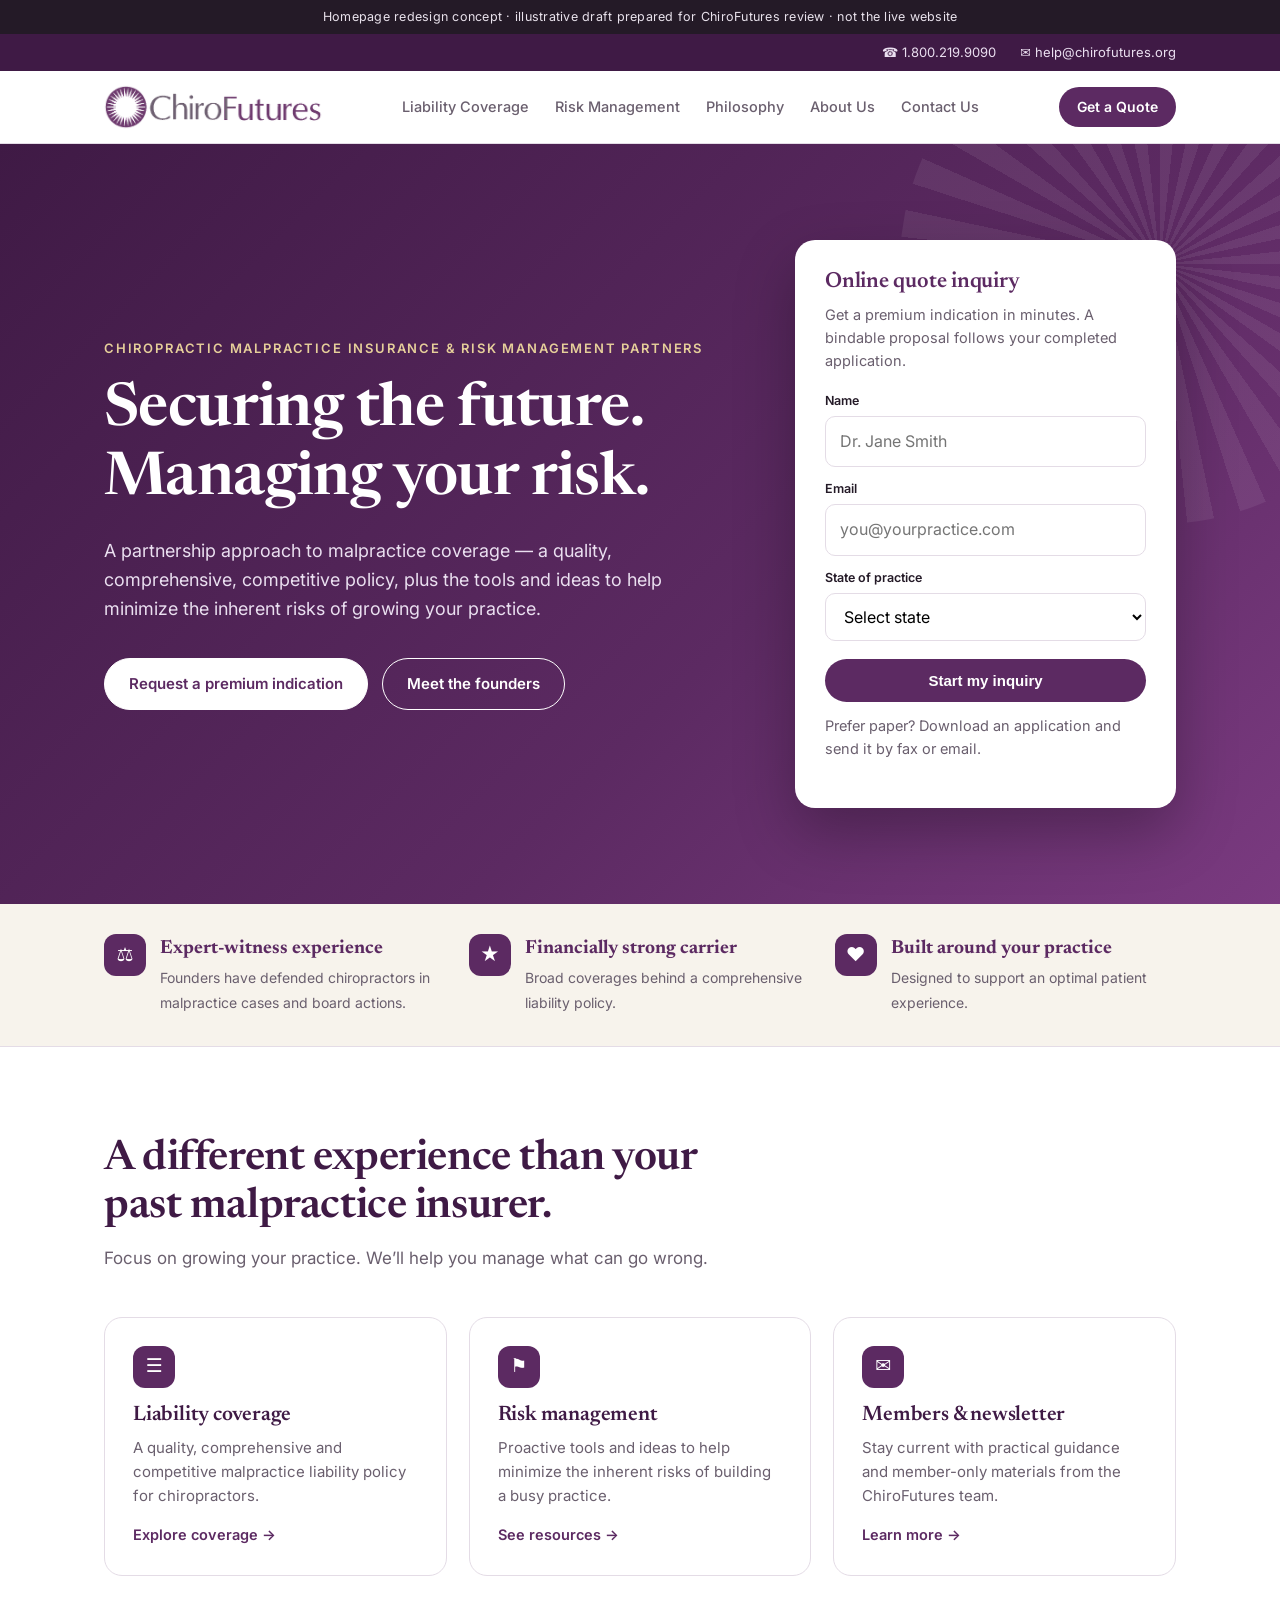
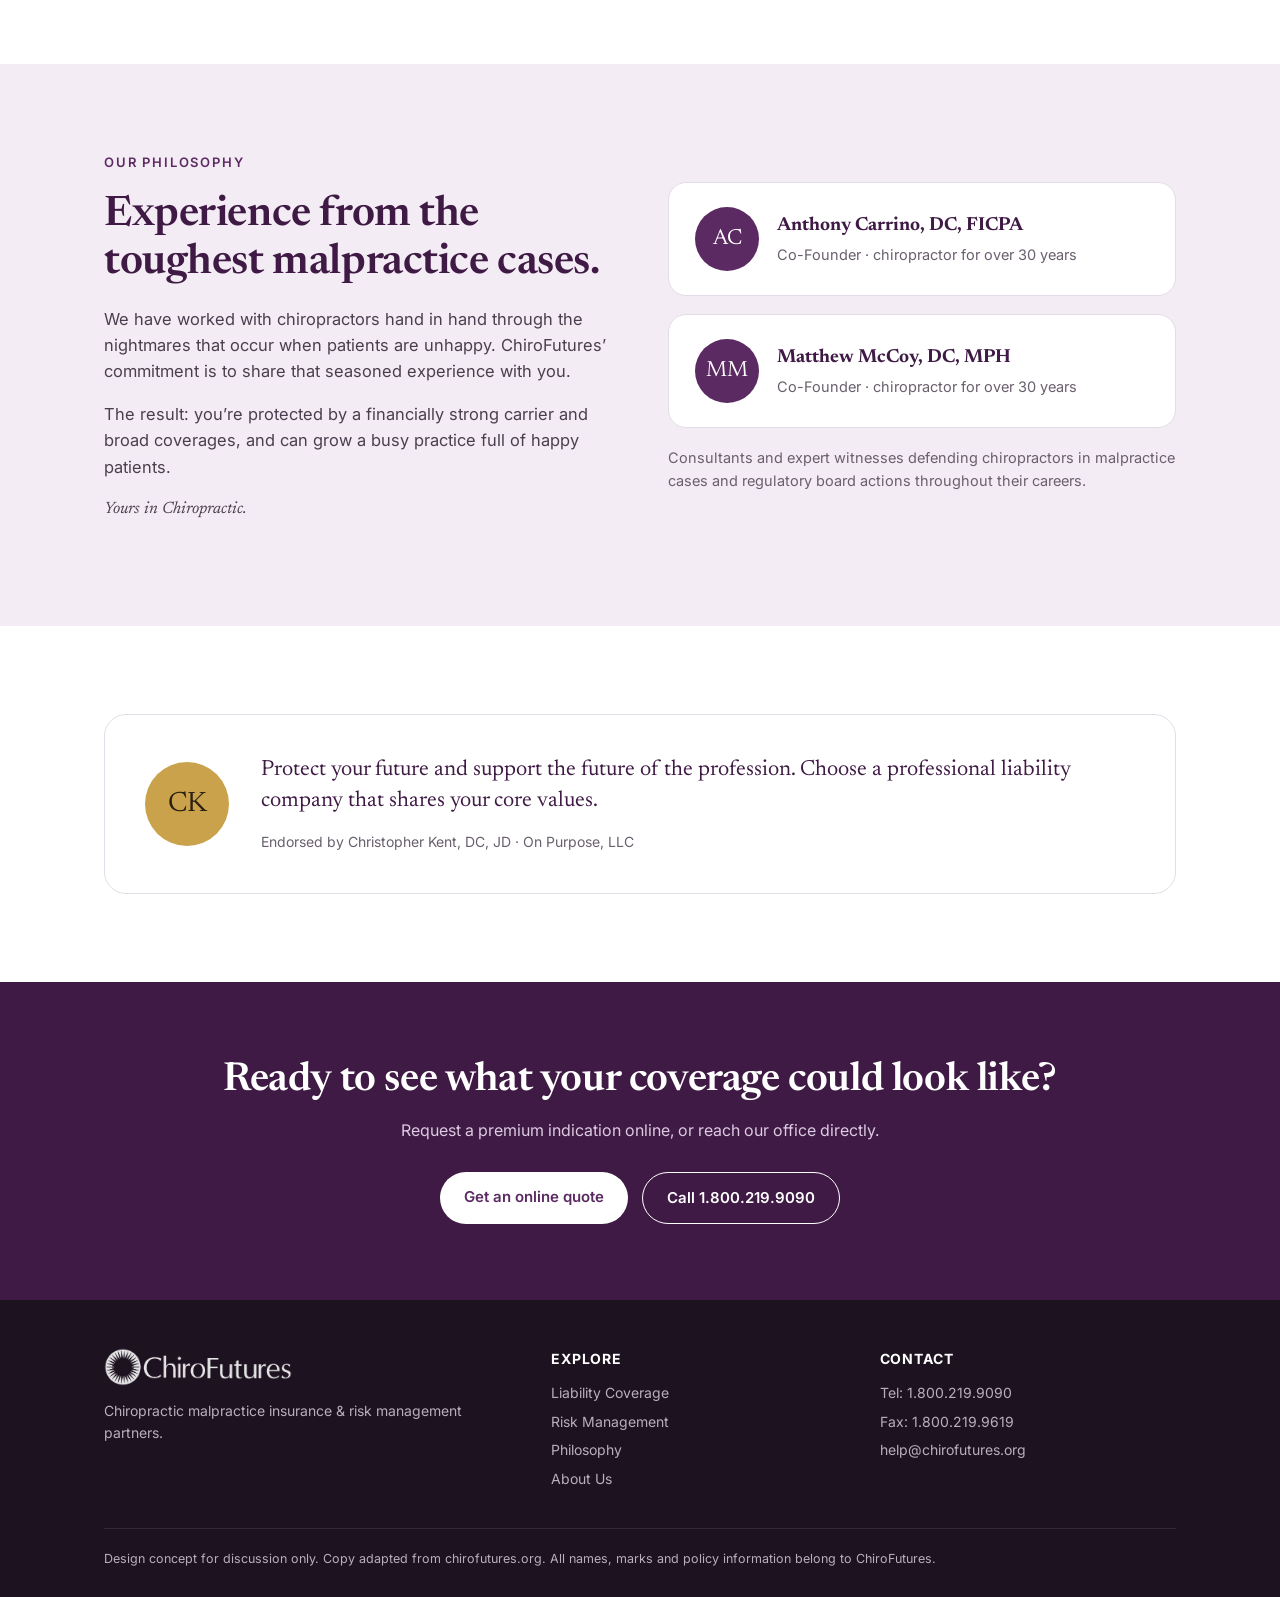
==== commit 95319f7a: "Update index.html" ====
--- a/index.html
+++ b/index.html
@@ -7,7 +7,7 @@
 <meta name="robots" content="noindex">
 <link rel="preconnect" href="https://fonts.googleapis.com">
 <link rel="preconnect" href="https://fonts.gstatic.com" crossorigin>
-<link href="https://fonts.googleapis.com/css2?family=Fraunces:opsz,wght@9..144,500;9..144,600&family=Inter:wght@400;500;600&display=swap" rel="stylesheet">
+<link href="https://fonts.googleapis.com/css2?family=Newsreader:opsz,wght@6..72,500;6..72,600&family=Inter:wght@400;500;600&display=swap" rel="stylesheet">
 <link rel="stylesheet" href="style.css">
 </head>
 <body>
--- a/style.css
+++ b/style.css
@@ -5,7 +5,7 @@
   *{box-sizing:border-box;margin:0;padding:0}
   html{scroll-behavior:smooth}
   body{font-family:Inter,system-ui,sans-serif;color:var(--ink);line-height:1.6;background:#fff}
-  h1,h2,h3{font-family:Fraunces,Georgia,serif;font-weight:600;line-height:1.15;letter-spacing:-.01em}
+  h1,h2,h3{font-family:Newsreader,Georgia,serif;font-weight:600;line-height:1.15;letter-spacing:-.01em}
   a{color:inherit;text-decoration:none}
   .wrap{max-width:1120px;margin:0 auto;padding:0 24px}
 
@@ -51,7 +51,7 @@
   .strip{background:var(--sand);border-bottom:1px solid var(--line)}
   .strip .wrap{display:grid;grid-template-columns:repeat(3,1fr);gap:24px;padding-top:30px;padding-bottom:30px}
   .strip div{display:flex;gap:14px;align-items:flex-start}
-  .strip b{display:block;font-family:Fraunces,serif;font-size:19px;color:var(--plum)}
+  .strip b{display:block;font-family:Newsreader,serif;font-size:19px;color:var(--plum)}
   .strip small{color:var(--muted);font-size:14px}
   .ico{flex:none;width:42px;height:42px;border-radius:12px;background:var(--plum);color:#fff;display:grid;place-items:center;font-size:19px}
   @media(max-width:800px){.strip .wrap{grid-template-columns:1fr}}
@@ -75,15 +75,15 @@
   .founders p{color:#4a3f4e;margin-bottom:16px;font-size:16.5px}
   .people{display:grid;gap:18px}
   .person{background:#fff;border-radius:18px;padding:24px 26px;display:flex;gap:18px;align-items:center;border:1px solid var(--line)}
-  .avatar{flex:none;width:64px;height:64px;border-radius:50%;background:var(--plum);color:#fff;display:grid;place-items:center;font-family:Fraunces,serif;font-size:22px}
-  .person b{font-family:Fraunces,serif;font-size:19px;color:var(--plum-dark);display:block}
+  .avatar{flex:none;width:64px;height:64px;border-radius:50%;background:var(--plum);color:#fff;display:grid;place-items:center;font-family:Newsreader,serif;font-size:22px}
+  .person b{font-family:Newsreader,serif;font-size:19px;color:var(--plum-dark);display:block}
   .person span{color:var(--muted);font-size:14.5px}
-  .sig{font-family:Fraunces,serif;font-style:italic;color:var(--plum);font-size:18px}
+  .sig{font-family:Newsreader,serif;font-style:italic;color:var(--plum);font-size:18px}
   @media(max-width:900px){.founders .grid{grid-template-columns:1fr;gap:32px}}
 
   .endorse .box{border:1px solid var(--line);border-radius:22px;padding:40px;display:grid;grid-template-columns:auto 1fr;gap:32px;align-items:center;background:#fff}
   .endorse .avatar{width:84px;height:84px;font-size:28px;background:var(--accent);color:#2b2112}
-  .endorse blockquote{font-family:Fraunces,serif;font-size:22px;line-height:1.4;color:var(--plum-dark)}
+  .endorse blockquote{font-family:Newsreader,serif;font-size:22px;line-height:1.4;color:var(--plum-dark)}
   .endorse cite{display:block;margin-top:14px;font-style:normal;font-family:Inter,sans-serif;font-size:14px;color:var(--muted)}
   @media(max-width:700px){.endorse .box{grid-template-columns:1fr}}
 
